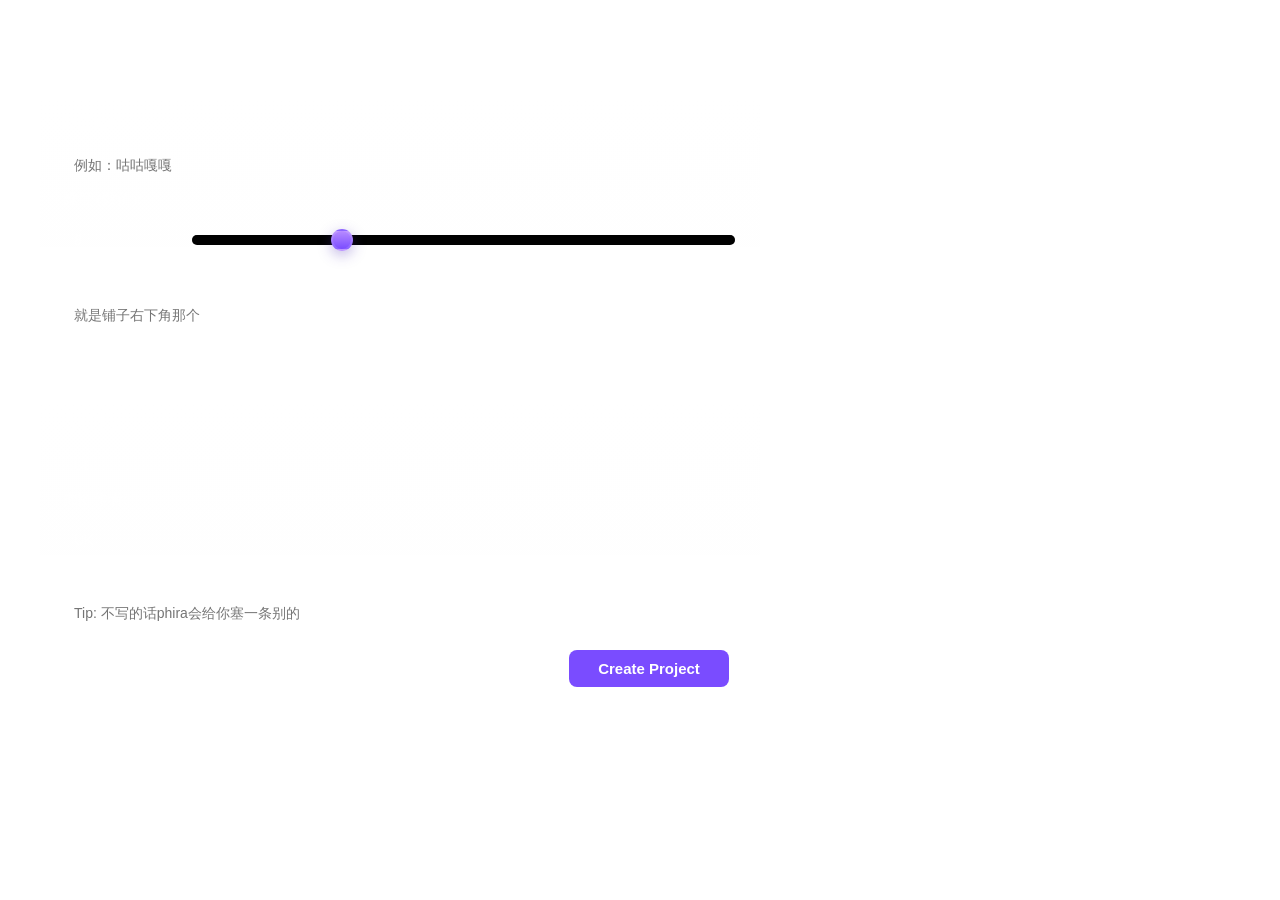
==== PhiMaker/create.html @ 09c9c800 "咕咕嘎嘎" ====
<!DOCTYPE html>
<html lang="zh-CN">

<head>
    <meta charset="UTF-8">
    <meta name="viewport" content="width=device-width, initial-scale=1.0">
    <title>Create New Project - PhiMaker</title>
    <link rel="stylesheet" type="text/css" href="styles.css">
    <link rel="stylesheet" type="text/css" href="scrollbar.css">
</head>

<body>
    <!-- 页面标题 -->
    <h2>新建铺面</h2>

    <!-- 表单外壳（用于布局） -->
    <div class="create">
        <!-- 新建项目表单：用户在此填写铺面信息 -->
        <form id="create-project-form">
            <!-- 链接到项目名输入框 -->
            <label for="project-name">铺面名称:</label>
            <input type="text" id="project-name" name="project-name" required placeholder="例如：咕咕嘎嘎" aria-label="铺面名称">

            <!-- 难度：显示为数字输入框 + 滑条（互相同步） -->
            <label for="project-difficulty-number">难度 (数值):</label>
            <div class="number-range-row">
                <!-- 数字框（可直接输入精确数值） -->
                <input type="number" step="0.1" id="project-difficulty-number" name="project-difficulty" min="0"
                    max="20" value="8" title="请输入铺面难度（数字，0-30）" placeholder="0-30" aria-label="铺面难度数字">
                <!-- 滑条：用于快速调整难度 -->
                <input type="range" step="0.1" id="project-difficulty-range" min="0" max="30" value="8"
                    aria-label="铺面难度滑条">
            </div>

            <!-- 难度等级（文本） -->
            <label for="project-diffculty-level">难度等级:</label>
            <input type="text" id="project-diffculty-level" name="project-difficulty-level" required title="铺面难度"
                placeholder="就是铺子右下角那个" aria-label="铺面难度等级">

            <!-- 作者信息（文本输入） -->
            <label for="project-author">作者:</label>
            <input type="text" id="project-author" value="UK" title="默认为 'UK'" name="project-author"
                placeholder="作者名, 默认为 'UK'" required aria-label="作者">

            <!-- 音乐作者 -->
            <label for="project-music-author">音乐作者:</label>
            <input type="text" id="project-music-author" value="UK" title="默认为 'UK'" name="project-music-author"
                placeholder="音乐作者, 默认为 'UK'" required aria-label="音乐作者">

            <!-- 插图作者 -->
            <label for="project-picture-author">插图作者:</label>
            <input type="text" id="project-picture-author" value="UK" title="默认为 'UK'" name="project-picture-author"
                placeholder="插图作者, 默认为 'UK'" aria-label="插图作者" required>

            <!-- tip 文本 -->
            <label for="project-tip">Tip:</label>
            <input type="text" id="project-tip" value='' placeholder="Tip: 不写的话phira会给你塞一条别的" name="project-tip"
                required aria-label="提示">

            <!-- 提交按钮：右对齐（由 CSS 控制） -->
            <button type="submit" id="create-submit">Create Project</button>
        </form>

        <!-- 右侧上传面板（音乐与图片） -->
        <aside class="side-panel" aria-label="上传素材">
                <div class="music-input">
                    <h3>上传音乐</h3>
                    <p>                                                                                                                                       </p>
                </div>
                
                <div class="image-input">
                    
                </div>
            </aside>
    </div>
    </aside>
    </div>

    <!-- 页面脚本：同步滑条与数字，并处理表单提交 -->
    <script>
        // 表单提交：读取文本字段与可选的文件（图片/音频），通过 postMessage 发送给父窗口
        document.getElementById('create-project-form').addEventListener('submit', function (event) {
            event.preventDefault();
            const formEl = document.getElementById('create-project-form');
            // 当 JS 拦截提交时，手动触发表单验证提示
            if (formEl && !formEl.checkValidity()) {
                formEl.reportValidity();
                return;
            }

            // 注意：页面布局中 file inputs 放在表单外（aside），因此它们不会被 form.checkValidity() 检测到。
            // 在这里显式校验文件输入并触发原生提示（reportValidity）以告知用户。
            const musicInp = document.getElementById('map-music');
            const imageInp = document.getElementById('map-image');
            if (musicInp && (!musicInp.files || musicInp.files.length === 0)) {
                // 调用原生提示（如果浏览器支持）
                if (typeof musicInp.reportValidity === 'function') {
                    musicInp.reportValidity();
                } else {
                    alert('请上传音乐文件（必填）');
                }
                return;
            }
            if (imageInp && (!imageInp.files || imageInp.files.length === 0)) {
                if (typeof imageInp.reportValidity === 'function') {
                    imageInp.reportValidity();
                } else {
                    alert('请上传铺面图片（必填）');
                }
                return;
            }

            const getVal = id => document.getElementById(id) ? document.getElementById(id).value : '';
            const payload = {
                name: getVal('project-name'),
                difficulty: parseFloat(getVal('project-difficulty-number')) || 0,
                difficultyLevel: getVal('project-diffculty-level'),
                author: getVal('project-author'),
                musicAuthor: getVal('project-music-author'),
                pictureAuthor: getVal('project-picture-author'),
                tip: getVal('project-tip'),
                files: {}
            };

            // helper: 读取 file input 为 dataURL（如果有文件）
            function readFileData(fileInputId) {
                return new Promise((resolve) => {
                    const inp = document.getElementById(fileInputId);
                    if (!inp || !inp.files || inp.files.length === 0) return resolve(null);
                    const file = inp.files[0];
                    const reader = new FileReader();
                    reader.onload = function (e) { resolve({ name: file.name, type: file.type, dataURL: e.target.result }); };
                    reader.onerror = function () { resolve(null); };
                    reader.readAsDataURL(file);
                });
            }

            Promise.all([readFileData('map-music'), readFileData('map-image')]).then(([music, image]) => {
                if (music) payload.files.music = music;
                if (image) payload.files.image = image;

                // 发送消息给父窗口（父页面负责校验 origin/权限）
                if (window.parent && window.parent !== window) {
                    window.parent.postMessage({ type: 'create-project', payload }, '*');
                    // 可视反馈：替代 alert
                    const status = document.createElement('div');
                    status.textContent = '已发送新建请求';
                    status.style.color = '#bfcfff';
                    document.body.appendChild(status);
                } else {
                    alert('无法找到父窗口，新的项目数据:\n' + JSON.stringify(payload, null, 2));
                }
            });
        });

        // 同步逻辑：数字输入与滑条互相同步（支持浮点 step）
        (function () {
            const numInput = document.getElementById('project-difficulty-number');
            const rangeInput = document.getElementById('project-difficulty-range');
            if (!numInput || !rangeInput) return;

            // helper: clamp
            function clamp(v, min, max) { return Math.min(max, Math.max(min, v)); }

            // 滑条变化 -> 更新数字框
            rangeInput.addEventListener('input', function (e) {
                // 保持小数位（依据 step）
                const step = parseFloat(rangeInput.step) || 1;
                const v = parseFloat(e.target.value);
                numInput.value = (Math.round(v / step) * step).toFixed((step.toString().split('.')[1] || '').length);
            });

            // 数字框变化 -> 更新滑条（并约束在范围内）
            numInput.addEventListener('input', function (e) {
                let v = parseFloat(e.target.value);
                if (isNaN(v)) v = 0;
                const min = parseFloat(rangeInput.min) || 0;
                const max = parseFloat(rangeInput.max) || 50;
                const step = parseFloat(rangeInput.step) || 1;
                v = clamp(v, min, max);
                // 规范小数位
                const decimals = (step.toString().split('.')[1] || '').length;
                rangeInput.value = v;
                e.target.value = v.toFixed(decimals);
            });
        })();

        // 显示已选文件名与大小
        (function () {
            function niceSize(bytes) {
                if (!bytes && bytes !== 0) return '';
                if (bytes < 1024) return bytes + ' B';
                if (bytes < 1024 * 1024) return Math.round(bytes / 1024) + ' KB';
                return (bytes / (1024 * 1024)).toFixed(2) + ' MB';
            }

            function attachFilePreview(inputId, nameId, placeholder, previewId) {
                const inp = document.getElementById(inputId);
                const label = document.getElementById(nameId);
                const preview = document.getElementById(previewId);
                if (!inp || !label) return;
                // 初始化占位文本
                if (!label.textContent || label.textContent.trim() === '') label.textContent = placeholder || '';

                // 找到同级的清除按钮（如果存在）
                const clearBtn = label.parentElement ? label.parentElement.querySelector('.clear-btn') : null;

                function clearSelection() {
                    // 清除 input
                    try { inp.value = ''; } catch (e) { /* ignore */ }
                    // 恢复占位文本
                    if (label) { label.textContent = placeholder || '未选择文件'; label.title = ''; }
                    // 清除预览并撤销 objectURL
                    if (preview) {
                        if (preview._objURL) {
                            URL.revokeObjectURL(preview._objURL);
                            preview._objURL = null;
                        }
                        preview.innerHTML = '';
                        preview.setAttribute('aria-hidden', 'true');
                    }
                }

                if (clearBtn) {
                    clearBtn.addEventListener('click', function () {
                        clearSelection();
                    });
                }

                inp.addEventListener('change', function () {
                    if (inp.files && inp.files.length > 0) {
                        const f = inp.files[0];
                        label.textContent = f.name + ' (' + niceSize(f.size) + ')';
                        label.title = f.name;

                        // 生成预览
                        if (preview) {
                            // 清理旧预览
                            if (preview._objURL) { URL.revokeObjectURL(preview._objURL); preview._objURL = null; }
                            preview.innerHTML = '';
                            // 图片缩略
                            if (f.type && f.type.startsWith('image/')) {
                                const img = document.createElement('img');
                                img.className = 'file-thumb';
                                const obj = URL.createObjectURL(f);
                                preview._objURL = obj;
                                img.src = obj;
                                img.alt = f.name;
                                preview.appendChild(img);
                                preview.setAttribute('aria-hidden', 'false');
                            } else if (f.type && f.type.startsWith('audio/')) {
                                const audio = document.createElement('audio');
                                audio.className = 'audio-preview';
                                audio.controls = true;
                                const obj = URL.createObjectURL(f);
                                preview._objURL = obj;
                                audio.src = obj;
                                preview.appendChild(audio);
                                preview.setAttribute('aria-hidden', 'false');
                            } else {
                                preview.setAttribute('aria-hidden', 'true');
                            }
                        }
                    } else {
                        // 无文件，恢复占位
                        if (label) { label.textContent = placeholder || '未选择文件'; label.title = ''; }
                        if (preview) { if (preview._objURL) { URL.revokeObjectURL(preview._objURL); preview._objURL = null; } preview.innerHTML = ''; preview.setAttribute('aria-hidden', 'true'); }
                    }
                });
            }

            attachFilePreview('map-music', 'map-music-name', '选择音乐文件', 'map-music-preview');
            attachFilePreview('map-image', 'map-image-name', '选择图片文件', 'map-image-preview');
        })();
    </script>
</body>

</html>
---- PhiMaker/styles.css ----
body{
    color: #ffffff;
    margin: 40px;
}
/* 表单卡片容器 */
#create-project-form {
    width: 100%;
    max-width: 720px; /* 更宽以承载更长输入框 */
    background: linear-gradient(180deg, rgba(255,255,255,0.02), rgba(255,255,255,0.01));
    border: 1px solid rgba(255,255,255,0.04);
    border-radius: 12px;
    padding: 22px;
    box-sizing: border-box;
    display: flex;
    flex-direction: column;
    gap: 5px; /* 增大元素间距 */
    font-size: 12px; /* 整体放大文字 */
}
label {
    font-size: 15px;
    color:#ffffff;
    display: block;
    margin-bottom: 6px;
}
input[type="text"], input[type="number"], select, textarea {
    -webkit-appearance: none;
    appearance: none;
    width: 100%;
    padding: 2px 5px; /* 更高更宽的输入框 */
    border-radius: 10px;
    border: 1px solid rgba(255,255,255,0.06);
    background: rgba(255,255,255,0.015); /* 更贴合父页面的深色风格 */
    color: var(--text);
    box-sizing: border-box;
    font-size: 14px;
    min-height: 40px;
    margin-left: 5px;
}
textarea { min-height: 120px; resize: vertical; }
button[type="submit"] {
    background: linear-gradient(180deg, var(--accent), #203e80);
    color: #ffffff;
    border: none;
    padding: 12px 18px;
    border-radius: 10px;
    font-weight: 700;
    cursor: pointer;
    align-self: flex-end; /* 将按钮放到右侧 */
    min-width: 160px;
    font-size: 15px;
    margin-top: 12px;
}
button[type="submit"]:hover {
    transform: translateY(-1px);
    filter: brightness(1.03);
}

/* 数字 + 滑条 组合布局 */
.number-range-row {
    display: flex;
    gap: 12px;
    align-items: center;
}

/* 数字框固定宽度以便与滑条并列 */
.number-range-row input[type="number"] {
    width: 110px;
    min-width: 90px;
}

/* 滑条样式（现代浏览器） */
.number-range-row input[type="range"] {
    -webkit-appearance: none;
    appearance: none;
    height: 10px;
    flex: 1 1 auto;
    /* 更明显的轨道：深色底 + 渐变高亮 */
    background: rgb(1,1,1);
    border-radius: 8px;
    box-shadow: inset 0 1px 2px rgba(0,0,0,0.6);
}

.number-range-row input[type="range"]::-webkit-slider-thumb {
    -webkit-appearance: none;
    width: 22px;
    height: 22px;
    border-radius: 50%;
    background: linear-gradient(180deg,#b78bff,#7a4cff);
    border: 2px solid rgba(255,255,255,0.12);
    box-shadow: 0 4px 14px rgba(74,46,177,0.35);
    cursor: pointer;
}

.number-range-row input[type="range"]::-moz-range-thumb {
    width: 22px;
    height: 22px;
    border-radius: 50%;
    background: linear-gradient(180deg,#b78bff,#7a4cff);
    border: 2px solid rgba(255,255,255,0.12);
    box-shadow: 0 4px 14px rgba(74,46,177,0.35);
    cursor: pointer;
}
/* 文件输入样式（侧边栏） */
.file-input-row {
    display: flex;
    gap: 20px; /* 两列之间的水平间距，更直观 */
    align-items: flex-start;
    margin-top: 8px;
}

.file-input-row > div {
    display: flex;
    flex-direction: column;
    gap: 8px; /* 标签、提示、输入之间的垂直间距 */
    flex: 1 1 0; /* 两列等比伸缩，避免一列过窄 */
}

.side-panel input[type="file"],
.side-panel .upload {
    width: 100%; /* 占满父列宽度，避免视觉错位 */
    padding: 10px 8px; /* 更舒适的可点区域 */
    border-radius: 8px;
    background: rgba(255,255,255,0.01);
    border: 1px dashed rgba(255,255,255,0.03);
    color: var(--text);
    box-sizing: border-box;
    margin-top: 4px; /* 与上方文本保持适当间隔 */
}

/* 美化原生文件上传按钮（现代浏览器支持 ::file-selector-button） */
.side-panel input[type="file"]::file-selector-button,
.side-panel input[type="file"]::-webkit-file-upload-button, #create-submit {
    padding: 10px 14px;
    margin-right: 8px;
    background:#7a4cff;
    color: #fff;
    border: none;
    border-radius: 8px;
    cursor: pointer;
    font-weight: 600;
    transition: transform .08s ease, filter .08s ease;
}

.side-panel input[type="file"]::file-selector-button:hover,
.side-panel input[type="file"]::-webkit-file-upload-button:hover {
    transform: translateY(-2px);
    filter: brightness(1.05);
}

/* 文件名/元信息显示 */
.file-meta { margin-top: 6px; }
.file-name {
    color: #cfd8ff;
    font-size: 12px;
    display: inline-block;
    max-width: 100%;
    white-space: nowrap;
    overflow: hidden;
    text-overflow: ellipsis;
}

/* 清除按钮 */
.clear-btn {
    background: transparent;
    border: none;
    color: #ffb4b4;
    font-weight: 700;
    font-size: 14px;
    cursor: pointer;
    padding: 4px 6px;
    border-radius: 6px;
}
.clear-btn:hover { background: rgba(255,180,180,0.06); color: #ff8b8b; }

/* 预览容器 */
.file-preview { margin-top: 8px; }
.file-thumb {
    max-width: 160px;
    max-height: 120px;
    border-radius: 6px;
    display: block;
    object-fit: cover;
    box-shadow: 0 6px 18px rgba(0,0,0,0.45);
}
.audio-preview {
    width: 100%;
    max-width: 320px;
    outline: none;
}

/* end of create.html specific styles */
im{
    color:#7a4cff;
}
p{
    color:#b78bff;
    font-size: 12px;
    margin: 0px;
}
---- PhiMaker/scrollbar.css ----
/* 自定义滚动条样式：iframe 内页面使用（跨浏览器规则） */
/* Firefox 支持 */
@supports (scrollbar-color: #5f97ff rgba(255, 255, 255, 0.02)) {

    html,
    body,
    div,
    textarea,
    pre {
        scrollbar-width: thin;
        /* auto | thin | none */
        scrollbar-color: #4c9aff rgba(4, 10, 44, 0.02);
    }
}

/* Webkit 浏览器（Chrome/Edge/Safari） */
html::-webkit-scrollbar,
body::-webkit-scrollbar,
div::-webkit-scrollbar,
textarea::-webkit-scrollbar,
pre::-webkit-scrollbar {
    width: 10px;
    height: 10px;
}

/* 备用：确保颜色属性也设置在 body 上以兼容部分浏览器 */
@supports (scrollbar-color: #4c6dff rgba(255, 255, 255, 0.02)) {
    body {
        scrollbar-color: #4c4fff rgba(255, 255, 255, 0.02);
    }
}

/* 备用：确保颜色属性也设置在 body 上以兼容部分浏览器 */
body {
    scrollbar-color: #4c85ff rgba(255, 255, 255, 0.02);
}

/* 让表单与右侧上传栏并列 */
.create {
    display: flex;
    gap: 18px;
    align-items: flex-start;
}

.create form {
    flex: 1 1 auto;
}

.create .side-panel {
    flex: 0 0 260px;
    padding: 12px;
    border-radius: 10px;
    background: rgba(255, 255, 255, 0.02);
    border: 1px solid rgba(255, 255, 255, 0.03);
}

.file-input-row {
    display: flex;
    flex-direction: column;
    gap: 10px;
}

.file-input-row label {
    font-size: 14px;
}

/* 为 range 增强可见度：更粗轨道、更大拇指 */
.number-range-row input[type=range] {
    height: 10px;
}

.number-range-row input[type=range]::-webkit-slider-thumb {
    width: 22px;
    height: 22px;
}

.number-range-row input[type=range]::-moz-range-thumb {
    width: 22px;
    height: 22px;
}
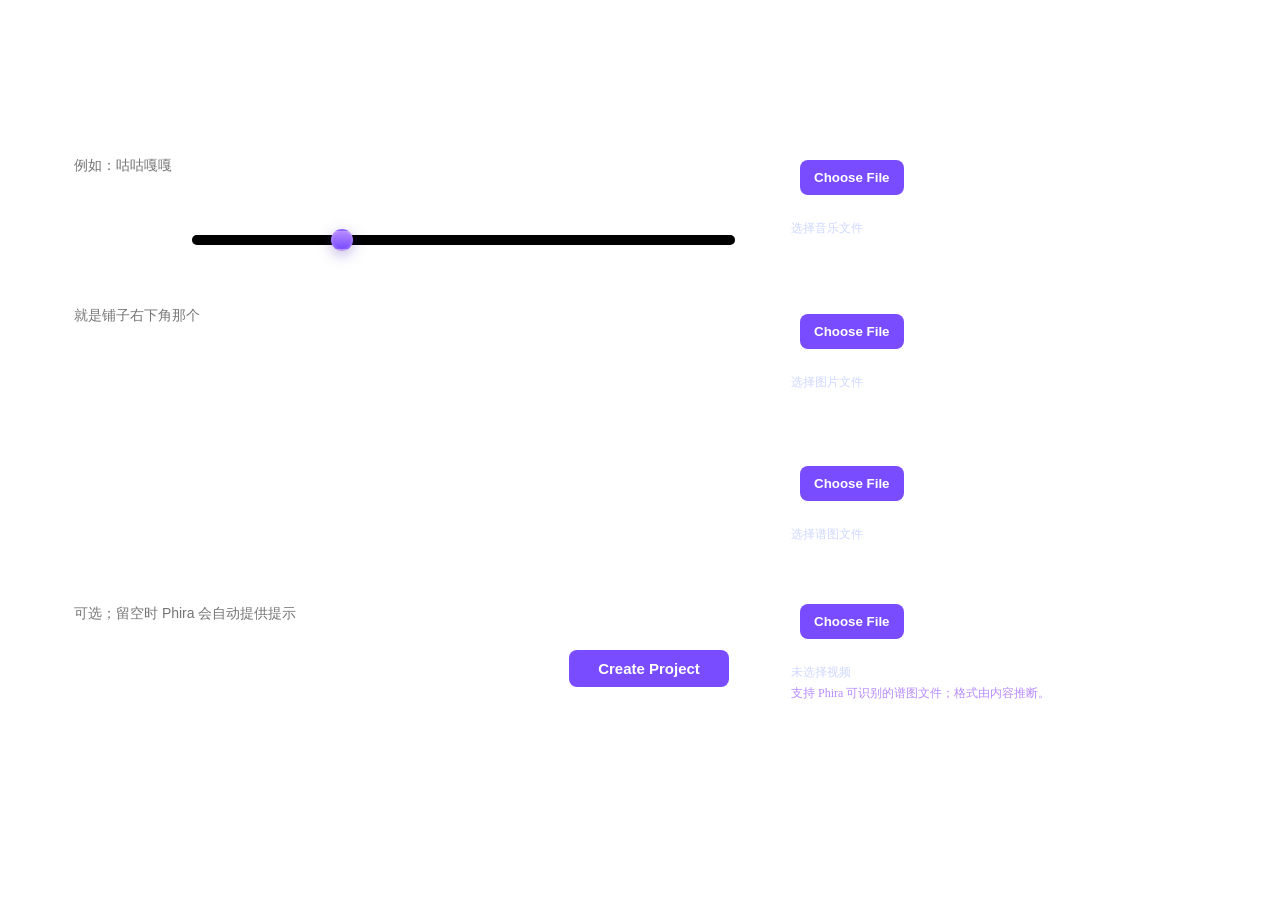
==== commit ba5d3de2: "针对 agents/phira-api-phira-localstrange 的智能体主机更改" ====
--- a/PhiMaker/create.html
+++ b/PhiMaker/create.html
@@ -25,8 +25,8 @@
             <label for="project-difficulty-number">难度 (数值):</label>
             <div class="number-range-row">
                 <!-- 数字框（可直接输入精确数值） -->
-                <input type="number" step="0.1" id="project-difficulty-number" name="project-difficulty" min="0"
-                    max="20" value="8" title="请输入铺面难度（数字，0-30）" placeholder="0-30" aria-label="铺面难度数字">
+                    <input type="number" step="0.1" id="project-difficulty-number" name="project-difficulty" min="0"
+                        max="30" value="8" required title="请输入铺面难度（数字，0-30）" placeholder="0-30" aria-label="铺面难度数字">
                 <!-- 滑条：用于快速调整难度 -->
                 <input type="range" step="0.1" id="project-difficulty-range" min="0" max="30" value="8"
                     aria-label="铺面难度滑条">
@@ -34,7 +34,7 @@
 
             <!-- 难度等级（文本） -->
             <label for="project-diffculty-level">难度等级:</label>
-            <input type="text" id="project-diffculty-level" name="project-difficulty-level" required title="铺面难度"
+            <input type="text" id="project-difficulty-level" name="project-difficulty-level" required title="铺面难度"
                 placeholder="就是铺子右下角那个" aria-label="铺面难度等级">
 
             <!-- 作者信息（文本输入） -->
@@ -54,103 +54,93 @@
 
             <!-- tip 文本 -->
             <label for="project-tip">Tip:</label>
-            <input type="text" id="project-tip" value='' placeholder="Tip: 不写的话phira会给你塞一条别的" name="project-tip"
-                required aria-label="提示">
+            <input type="text" id="project-tip" value='' placeholder="可选；留空时 Phira 会自动提供提示" name="project-tip"
+                aria-label="提示">
 
             <!-- 提交按钮：右对齐（由 CSS 控制） -->
             <button type="submit" id="create-submit">Create Project</button>
         </form>
 
-        <!-- 右侧上传面板（音乐与图片） -->
+        <!-- 右侧上传面板 -->
         <aside class="side-panel" aria-label="上传素材">
+            <div class="file-input-row">
                 <div class="music-input">
-                    <h3>上传音乐</h3>
-                    <p>                                                                                                                                       </p>
-                </div>
-                
+                    <label for="map-music">音乐文件（必填）</label>
+                    <input id="map-music" name="music" type="file" accept="audio/*" required form="create-project-form">
+                    <div class="file-meta"><span id="map-music-name" class="file-name">选择音乐文件</span></div>
+                    <div id="map-music-preview" class="file-preview" aria-hidden="true"></div>
+                </div>
                 <div class="image-input">
-                    
-                </div>
-            </aside>
+                    <label for="map-image">铺面插图（必填）</label>
+                    <input id="map-image" name="illustration" type="file" accept="image/*" required form="create-project-form">
+                    <div class="file-meta"><span id="map-image-name" class="file-name">选择图片文件</span></div>
+                    <div id="map-image-preview" class="file-preview" aria-hidden="true"></div>
+                </div>
+            </div>
+            <div class="file-input-row">
+                <div class="chart-input">
+                    <label for="map-chart">谱图文件（必填）</label>
+                    <input id="map-chart" name="chart" type="file" accept=".json,.pec,.pgr,.pbc" required form="create-project-form">
+                    <div class="file-meta"><span id="map-chart-name" class="file-name">选择谱图文件</span></div>
+                </div>
+                <div class="video-input">
+                    <label for="map-unlock-video">解锁视频（可选）</label>
+                    <input id="map-unlock-video" name="unlockVideo" type="file" accept="video/*" form="create-project-form">
+                    <div class="file-meta"><span id="map-unlock-video-name" class="file-name">未选择视频</span></div>
+                </div>
+            </div>
+            <p>支持 Phira 可识别的谱图文件；格式由内容推断。</p>
+        </aside>
     </div>
-    </aside>
-    </div>
+    <p id="create-status" role="status" aria-live="polite"></p>
 
     <!-- 页面脚本：同步滑条与数字，并处理表单提交 -->
     <script>
-        // 表单提交：读取文本字段与可选的文件（图片/音频），通过 postMessage 发送给父窗口
+        // 将原始 File 对象传给父页面，避免把大文件编码成体积更大的 data URL。
         document.getElementById('create-project-form').addEventListener('submit', function (event) {
             event.preventDefault();
             const formEl = document.getElementById('create-project-form');
-            // 当 JS 拦截提交时，手动触发表单验证提示
-            if (formEl && !formEl.checkValidity()) {
+            if (!formEl.checkValidity()) {
                 formEl.reportValidity();
                 return;
             }
 
-            // 注意：页面布局中 file inputs 放在表单外（aside），因此它们不会被 form.checkValidity() 检测到。
-            // 在这里显式校验文件输入并触发原生提示（reportValidity）以告知用户。
-            const musicInp = document.getElementById('map-music');
-            const imageInp = document.getElementById('map-image');
-            if (musicInp && (!musicInp.files || musicInp.files.length === 0)) {
-                // 调用原生提示（如果浏览器支持）
-                if (typeof musicInp.reportValidity === 'function') {
-                    musicInp.reportValidity();
-                } else {
-                    alert('请上传音乐文件（必填）');
-                }
-                return;
-            }
-            if (imageInp && (!imageInp.files || imageInp.files.length === 0)) {
-                if (typeof imageInp.reportValidity === 'function') {
-                    imageInp.reportValidity();
-                } else {
-                    alert('请上传铺面图片（必填）');
-                }
-                return;
-            }
-
-            const getVal = id => document.getElementById(id) ? document.getElementById(id).value : '';
+            const getVal = id => document.getElementById(id).value.trim();
             const payload = {
                 name: getVal('project-name'),
-                difficulty: parseFloat(getVal('project-difficulty-number')) || 0,
-                difficultyLevel: getVal('project-diffculty-level'),
+                difficulty: Number(getVal('project-difficulty-number')),
+                difficultyLevel: getVal('project-difficulty-level'),
                 author: getVal('project-author'),
                 musicAuthor: getVal('project-music-author'),
                 pictureAuthor: getVal('project-picture-author'),
                 tip: getVal('project-tip'),
-                files: {}
+                files: {
+                    music: document.getElementById('map-music').files[0],
+                    image: document.getElementById('map-image').files[0],
+                    chart: document.getElementById('map-chart').files[0],
+                    unlockVideo: document.getElementById('map-unlock-video').files[0] || null
+                }
             };
 
-            // helper: 读取 file input 为 dataURL（如果有文件）
-            function readFileData(fileInputId) {
-                return new Promise((resolve) => {
-                    const inp = document.getElementById(fileInputId);
-                    if (!inp || !inp.files || inp.files.length === 0) return resolve(null);
-                    const file = inp.files[0];
-                    const reader = new FileReader();
-                    reader.onload = function (e) { resolve({ name: file.name, type: file.type, dataURL: e.target.result }); };
-                    reader.onerror = function () { resolve(null); };
-                    reader.readAsDataURL(file);
-                });
-            }
-
-            Promise.all([readFileData('map-music'), readFileData('map-image')]).then(([music, image]) => {
-                if (music) payload.files.music = music;
-                if (image) payload.files.image = image;
-
-                // 发送消息给父窗口（父页面负责校验 origin/权限）
-                if (window.parent && window.parent !== window) {
-                    window.parent.postMessage({ type: 'create-project', payload }, '*');
-                    // 可视反馈：替代 alert
-                    const status = document.createElement('div');
-                    status.textContent = '已发送新建请求';
-                    status.style.color = '#bfcfff';
-                    document.body.appendChild(status);
-                } else {
-                    alert('无法找到父窗口，新的项目数据:\n' + JSON.stringify(payload, null, 2));
-                }
-            });
+            if (window.parent === window) {
+                document.getElementById('create-status').textContent = '无法连接主页面，请从 PhiMaker 中打开新建窗口。';
+                return;
+            }
+
+            document.getElementById('create-status').textContent = '正在将铺面写入本地缓存…';
+            document.getElementById('create-submit').disabled = true;
+            window.parent.postMessage({ type: 'create-project', payload }, window.location.origin);
+        });
+
+        window.addEventListener('message', function (event) {
+            if (event.origin !== window.location.origin || event.source !== window.parent || !event.data) return;
+            const status = document.getElementById('create-status');
+            if (event.data.type === 'create-project-saved') {
+                status.textContent = '铺面已保存到本机缓存。';
+            } else if (event.data.type === 'create-project-error') {
+                status.textContent = '保存失败：' + event.data.message;
+                document.getElementById('create-submit').disabled = false;
+            }
         });
 
         // 同步逻辑：数字输入与滑条互相同步（支持浮点 step）
@@ -271,6 +261,15 @@
 
             attachFilePreview('map-music', 'map-music-name', '选择音乐文件', 'map-music-preview');
             attachFilePreview('map-image', 'map-image-name', '选择图片文件', 'map-image-preview');
+
+            ['map-chart', 'map-unlock-video'].forEach(function (inputId) {
+                const input = document.getElementById(inputId);
+                const label = document.getElementById(inputId + '-name');
+                input.addEventListener('change', function () {
+                    label.textContent = input.files.length ? input.files[0].name : (inputId === 'map-chart' ? '选择谱图文件' : '未选择视频');
+                    label.title = input.files.length ? input.files[0].name : '';
+                });
+            });
         })();
     </script>
 </body>
